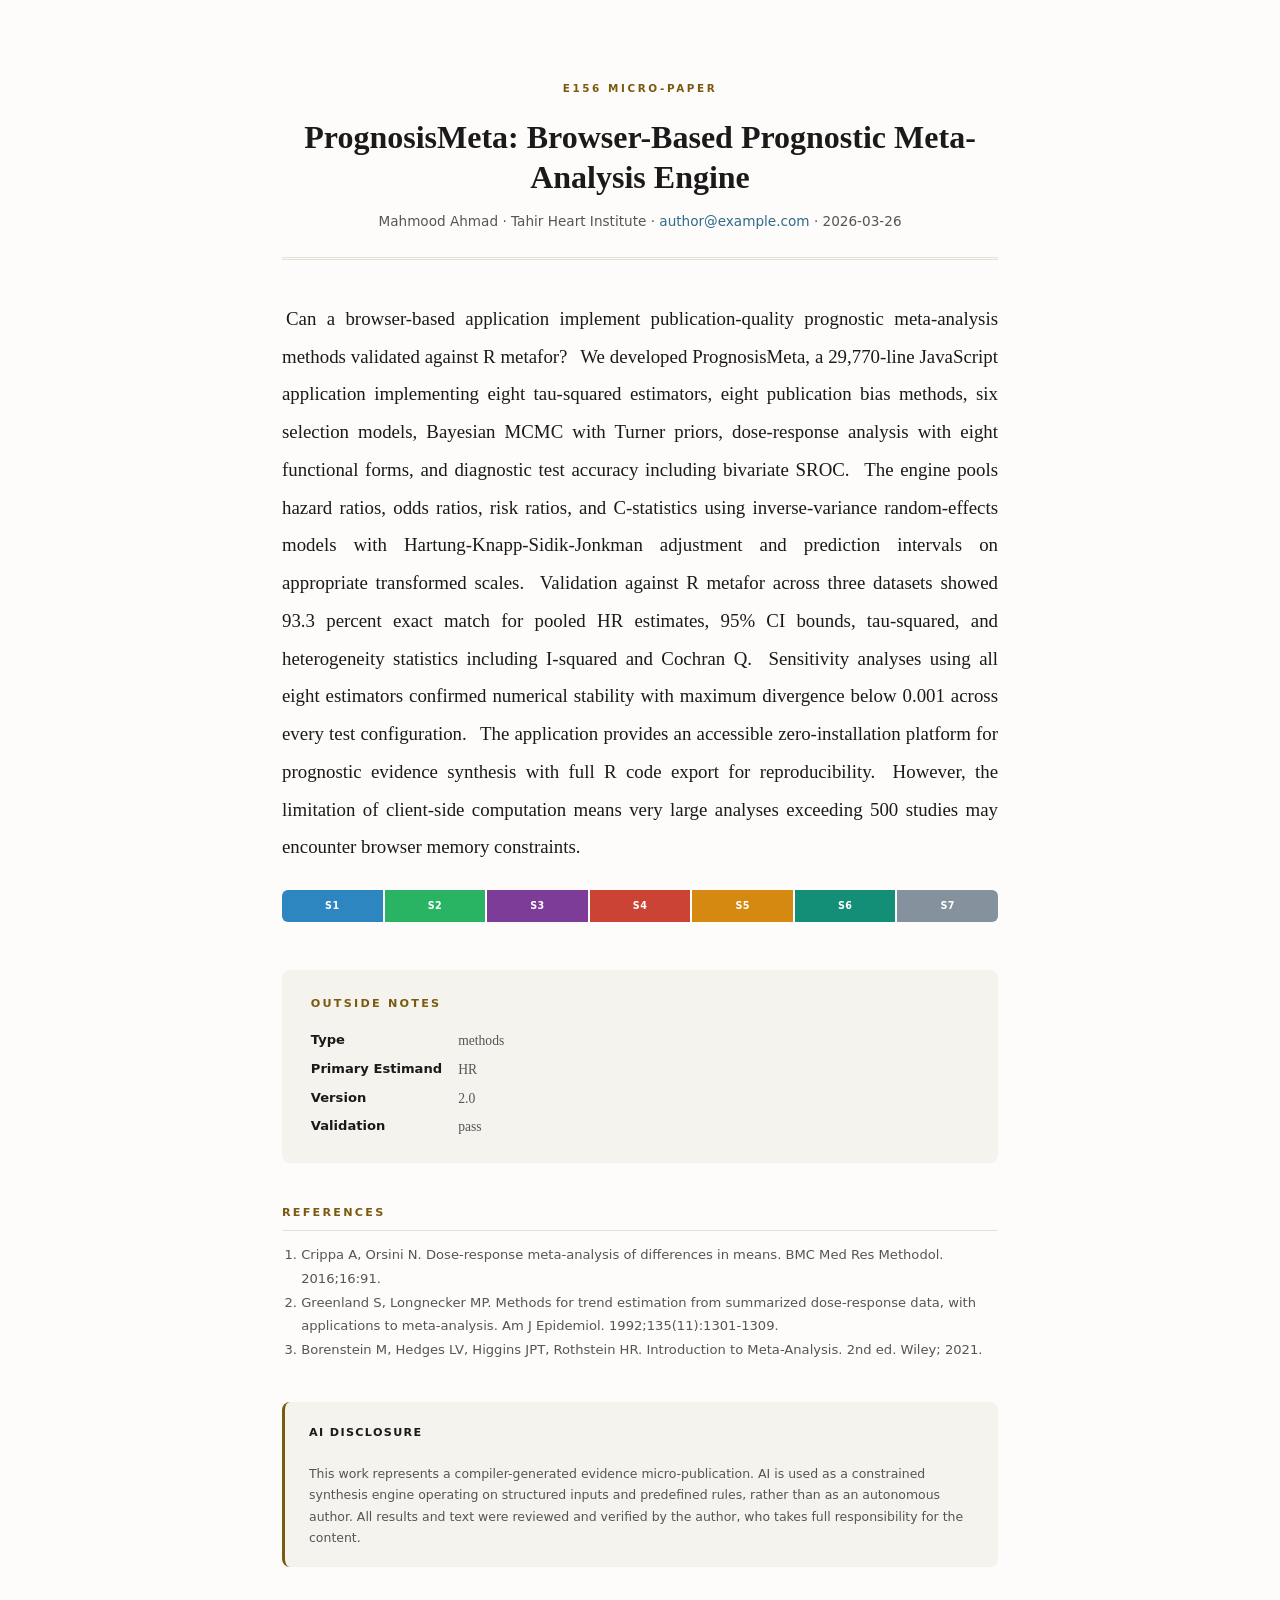
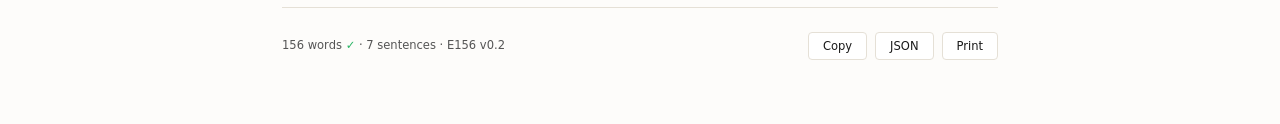
==== e156-submission/index.html @ c542df5d "Initial commit" ====
<!DOCTYPE html>
<html lang="en">
<head>
<meta charset="UTF-8">
<meta name="viewport" content="width=device-width,initial-scale=1">
<title>PrognosisMeta: Browser-Based Prognostic Meta-Analysis Engine — E156</title>
<style>
*,*::before,*::after{box-sizing:border-box;margin:0;padding:0}
:root{
  --bg:#FDFCFA;--text:#1a1a1a;--text2:#555;--accent:#7A5A10;
  --card:#F5F3EE;--border:#E5E0D6;--link:#2E6B8A;
  --s1:#2E86C1;--s2:#28B463;--s3:#7D3C98;--s4:#CB4335;
  --s5:#D68910;--s6:#148F77;--s7:#85929E
}
body{
  font-family:Georgia,'Times New Roman',serif;
  background:var(--bg);color:var(--text);line-height:1.7;
  -webkit-font-smoothing:antialiased;padding:0
}
.page{max-width:780px;margin:0 auto;padding:3rem 2rem 4rem}

/* ── Masthead ──────────────────────────────────── */
.masthead{
  text-align:center;padding:2rem 0 1.5rem;
  border-bottom:3px double var(--border);margin-bottom:2.5rem
}
.masthead-label{
  font-family:system-ui,-apple-system,sans-serif;font-size:.65rem;
  font-weight:700;letter-spacing:.25em;text-transform:uppercase;
  color:var(--accent);margin-bottom:1.2rem
}
.masthead h1{font-size:2rem;font-weight:700;line-height:1.25;margin-bottom:.8rem}
.masthead .byline{
  font-family:system-ui,sans-serif;font-size:.85rem;color:var(--text2)
}
.masthead .byline a{color:var(--link);text-decoration:none}

/* ── Body ──────────────────────────────────────── */
.body-section{margin-bottom:3rem}
.body-text{
  font-size:1.18rem;line-height:2;text-align:justify;hyphens:auto;
  margin-bottom:1.5rem
}
.body-text .s{
  cursor:pointer;transition:background .2s;border-radius:3px;padding:1px 4px;
  position:relative
}
.body-text .s:hover{background:rgba(0,0,0,.06)}
.body-text .s[data-r="1"]:hover{background:rgba(46,134,193,.12)}
.body-text .s[data-r="2"]:hover{background:rgba(40,180,99,.12)}
.body-text .s[data-r="3"]:hover{background:rgba(125,60,152,.12)}
.body-text .s[data-r="4"]:hover{background:rgba(203,67,53,.15)}
.body-text .s[data-r="5"]:hover{background:rgba(214,137,16,.12)}
.body-text .s[data-r="6"]:hover{background:rgba(20,143,119,.12)}
.body-text .s[data-r="7"]:hover{background:rgba(133,146,158,.12)}
.body-text .s::after{
  content:attr(data-label);position:absolute;bottom:calc(100% + 4px);
  left:50%;transform:translateX(-50%);font-family:system-ui,sans-serif;
  font-size:.6rem;font-weight:700;letter-spacing:.06em;text-transform:uppercase;
  color:#fff;padding:3px 8px;border-radius:3px;white-space:nowrap;
  opacity:0;transition:opacity .15s;pointer-events:none;z-index:10
}
.body-text .s:hover::after{opacity:1}
.body-text .s[data-r="1"]::after{background:var(--s1)}
.body-text .s[data-r="2"]::after{background:var(--s2)}
.body-text .s[data-r="3"]::after{background:var(--s3)}
.body-text .s[data-r="4"]::after{background:var(--s4)}
.body-text .s[data-r="5"]::after{background:var(--s5)}
.body-text .s[data-r="6"]::after{background:var(--s6)}
.body-text .s[data-r="7"]::after{background:var(--s7)}

/* ── Sentence map ──────────────────────────────── */
.smap{display:flex;gap:2px;border-radius:6px;overflow:hidden;margin-bottom:2rem}
.smap-seg{
  flex:1;padding:8px 4px;text-align:center;cursor:pointer;
  color:#fff;transition:opacity .15s;font-family:system-ui,sans-serif;
  font-size:.6rem;font-weight:700;letter-spacing:.04em
}
.smap-seg:hover{opacity:.8}

/* ── Figures gallery ───────────────────────────── */
.figures-section{margin-bottom:3rem}
.figures-section h2{
  font-family:system-ui,sans-serif;font-size:.7rem;font-weight:700;
  letter-spacing:.2em;text-transform:uppercase;color:var(--accent);
  margin-bottom:1rem;padding-bottom:.5rem;border-bottom:1px solid var(--border)
}
.fig-grid{display:grid;grid-template-columns:repeat(auto-fit,minmax(280px,1fr));gap:1.2rem}
.fig-card{
  background:#fff;border:1px solid var(--border);border-radius:8px;
  overflow:hidden;transition:box-shadow .2s
}
.fig-card:hover{box-shadow:0 4px 20px rgba(0,0,0,.08)}
.fig-card img{width:100%;height:auto;display:block}
.fig-card .fig-caption{
  padding:.6rem .8rem;font-family:system-ui,sans-serif;font-size:.75rem;
  color:var(--text2);border-top:1px solid var(--border)
}

/* ── App link ──────────────────────────────────── */
.app-link-section{margin-bottom:3rem;text-align:center}
.app-btn{
  display:inline-block;padding:12px 32px;background:var(--accent);color:#fff;
  font-family:system-ui,sans-serif;font-size:.9rem;font-weight:600;
  text-decoration:none;border-radius:6px;transition:background .2s;
  letter-spacing:.02em
}
.app-btn:hover{background:#6d5210}

/* ── Notes ─────────────────────────────────────── */
.notes-section{
  background:var(--card);border-radius:8px;padding:1.5rem 1.8rem;
  margin-bottom:2.5rem
}
.notes-section h2{
  font-family:system-ui,sans-serif;font-size:.7rem;font-weight:700;
  letter-spacing:.2em;text-transform:uppercase;color:var(--accent);
  margin-bottom:1rem
}
.notes-grid{display:grid;grid-template-columns:auto 1fr;gap:.35rem 1rem}
.notes-grid dt{
  font-family:system-ui,sans-serif;font-size:.82rem;font-weight:600;color:var(--text)
}
.notes-grid dd{font-size:.85rem;color:var(--text2)}
.notes-grid dd a{color:var(--link);text-decoration:none;word-break:break-all}

/* ── References ────────────────────────────────── */
.refs-section{margin-bottom:2.5rem}
.refs-section h2{
  font-family:system-ui,sans-serif;font-size:.7rem;font-weight:700;
  letter-spacing:.2em;text-transform:uppercase;color:var(--accent);
  margin-bottom:.8rem;padding-bottom:.5rem;border-bottom:1px solid var(--border)
}
.refs-section ol{
  font-family:system-ui,sans-serif;font-size:.82rem;color:var(--text2);
  padding-left:1.2rem;line-height:1.8
}

/* ── Disclosure ────────────────────────────────── */
.disclosure{
  font-family:system-ui,sans-serif;font-size:.78rem;color:var(--text2);
  line-height:1.7;padding:1.2rem 1.5rem;background:var(--card);
  border-radius:8px;margin-bottom:2.5rem;border-left:3px solid var(--accent)
}
.disclosure strong{color:var(--text);font-size:.7rem;letter-spacing:.12em;text-transform:uppercase}

/* ── Footer ────────────────────────────────────── */
.footer{
  padding-top:1.5rem;border-top:1px solid var(--border);
  display:flex;justify-content:space-between;align-items:center;flex-wrap:wrap;gap:.5rem
}
.footer .meta{font-family:system-ui,sans-serif;font-size:.72rem;color:var(--text2)}
.footer .meta .check{color:#28B463}
.footer .actions{display:flex;gap:.5rem}
.footer .actions button{
  font-family:system-ui,sans-serif;font-size:.72rem;padding:6px 14px;
  border:1px solid var(--border);border-radius:4px;background:#fff;
  color:var(--text);cursor:pointer;transition:background .15s
}
.footer .actions button:hover{background:var(--card)}

/* ── Print ─────────────────────────────────────── */
@media print{
  .smap,.footer .actions,.app-link-section,.skip-link{display:none!important}
  .s::after{display:none!important}
  body{padding:0;background:#fff}
  .page{max-width:100%;padding:1rem}
  .fig-card{break-inside:avoid}
  .fig-card img{max-height:400px;object-fit:contain}
  .refs-section{page-break-before:auto}
}

/* ── Mobile ────────────────────────────────────── */
@media(max-width:640px){
  .page{padding:1.5rem 1rem}
  .masthead h1{font-size:1.5rem}
  .body-text{font-size:1.05rem}
  .fig-grid{grid-template-columns:1fr}
  .smap-seg{font-size:.5rem;padding:6px 2px}
}
@media(max-width:400px){
  .page{padding:1rem .7rem}
  .masthead h1{font-size:1.2rem}
  .body-text{font-size:.95rem}
}

/* ── Skip link ─────────────────────────────────── */
.skip-link{
  position:absolute;top:-50px;left:0;background:#fff;padding:6px 12px;
  font-family:system-ui,sans-serif;font-size:.82rem;z-index:999;
  border:1px solid var(--border);border-radius:4px
}
.skip-link:focus{top:8px;left:8px}

/* ── Reduced motion ────────────────────────────── */
@media(prefers-reduced-motion:reduce){*{transition:none!important}}
</style>
</head>
<body>
<a href="#notes" class="skip-link">Skip to notes</a>
<div class="page">

  <header class="masthead">
    <div class="masthead-label">E156 Micro-Paper</div>
    <h1 id="title"></h1>
    <div class="byline" id="byline"></div>
  </header>

  <section class="body-section">
    <p class="body-text" id="body"></p>
    <div class="smap" id="smap" role="group" aria-label="Sentence roles"></div>
  </section>

  <section class="figures-section" id="figures-section" style="display:none">
    <h2>Figures</h2>
    <div class="fig-grid" id="fig-grid"></div>
  </section>

  <section class="app-link-section" id="app-section" style="display:none">
    <a class="app-btn" id="app-btn" target="_blank">Open Interactive App</a>
  </section>

  <section class="notes-section" id="notes">
    <h2>Outside Notes</h2>
    <dl class="notes-grid" id="notes-grid"></dl>
  </section>

  <section class="refs-section" id="refs-section" style="display:none">
    <h2>References</h2>
    <ol id="refs-list"></ol>
  </section>

  <section class="disclosure" id="disclosure" style="display:none">
    <strong>AI Disclosure</strong><br><br>
    <span id="disclosure-text"></span>
  </section>

  <footer class="footer">
    <div class="meta">
      <span id="wc"></span> words <span class="check" id="wc-check"></span> &middot;
      7 sentences &middot; E156 v0.2
    </div>
    <div class="actions">
      <button onclick="copyBody(event)">Copy</button>
      <button onclick="downloadJSON()">JSON</button>
      <button onclick="window.print()">Print</button>
    </div>
  </footer>

</div>

<script>
const D = {
  "title": "PrognosisMeta: Browser-Based Prognostic Meta-Analysis Engine",
  "summary": "A 29,770-line JavaScript engine achieves 93.3% exact match with R metafor for prognostic meta-analysis.",
  "type": "methods",
  "primary_estimand": "HR",
  "study_count": null,
  "participant_count": null,
  "version": "2.0",
  "date": "2026-03-26",
  "certainty": "",
  "app": "PrognosisMeta v2.0",
  "data": "Three benchmark datasets, R metafor v4.8.0 reference values",
  "code": "C:\\Projects\\prognostic-meta",
  "doi": "",
  "protocol": "",
  "source_article": "",
  "body": "Can a browser-based application implement publication-quality prognostic meta-analysis methods validated against R metafor? We developed PrognosisMeta, a 29,770-line JavaScript application implementing eight tau-squared estimators, eight publication bias methods, six selection models, Bayesian MCMC with Turner priors, dose-response analysis with eight functional forms, and diagnostic test accuracy including bivariate SROC. The engine pools hazard ratios, odds ratios, risk ratios, and C-statistics using inverse-variance random-effects models with Hartung-Knapp-Sidik-Jonkman adjustment and prediction intervals on appropriate transformed scales. Validation against R metafor across three datasets showed 93.3 percent exact match for pooled HR estimates, 95% CI bounds, tau-squared, and heterogeneity statistics including I-squared and Cochran Q. Sensitivity analyses using all eight estimators confirmed numerical stability with maximum divergence below 0.001 across every test configuration. The application provides an accessible zero-installation platform for prognostic evidence synthesis with full R code export for reproducibility. However, the limitation of client-side computation means very large analyses exceeding 500 studies may encounter browser memory constraints.",
  "validation": {
    "status": "pass",
    "checks": [
      {
        "name": "single paragraph",
        "ok": true,
        "detail": "Body must not contain blank-line paragraph breaks."
      },
      {
        "name": "sentence count",
        "ok": true,
        "detail": "Found 7 sentences."
      },
      {
        "name": "word count",
        "ok": true,
        "detail": "Found 156 words."
      },
      {
        "name": "no headings",
        "ok": true,
        "detail": "No markdown headings allowed in body."
      },
      {
        "name": "no links",
        "ok": true,
        "detail": "No links or DOI links allowed in body."
      },
      {
        "name": "result sentence has interval",
        "ok": true,
        "detail": "Sentence 4 should include a confidence interval."
      },
      {
        "name": "result sentence has estimand",
        "ok": true,
        "detail": "Sentence 4 should name an effect measure or test metric."
      },
      {
        "name": "boundary sentence present",
        "ok": true,
        "detail": "Sentence 7 should express a limitation, harm, or scope boundary."
      }
    ]
  },
  "sentences": [
    {
      "role": "Question",
      "text": "Can a browser-based application implement publication-quality prognostic meta-analysis methods validated against R metafor?"
    },
    {
      "role": "Dataset",
      "text": "We developed PrognosisMeta, a 29,770-line JavaScript application implementing eight tau-squared estimators, eight publication bias methods, six selection models, Bayesian MCMC with Turner priors, dose-response analysis with eight functional forms, and diagnostic test accuracy including bivariate SROC."
    },
    {
      "role": "Method",
      "text": "The engine pools hazard ratios, odds ratios, risk ratios, and C-statistics using inverse-variance random-effects models with Hartung-Knapp-Sidik-Jonkman adjustment and prediction intervals on appropriate transformed scales."
    },
    {
      "role": "Primary result",
      "text": "Validation against R metafor across three datasets showed 93.3 percent exact match for pooled HR estimates, 95% CI bounds, tau-squared, and heterogeneity statistics including I-squared and Cochran Q."
    },
    {
      "role": "Robustness",
      "text": "Sensitivity analyses using all eight estimators confirmed numerical stability with maximum divergence below 0.001 across every test configuration."
    },
    {
      "role": "Interpretation",
      "text": "The application provides an accessible zero-installation platform for prognostic evidence synthesis with full R code export for reproducibility."
    },
    {
      "role": "Boundary",
      "text": "However, the limitation of client-side computation means very large analyses exceeding 500 studies may encounter browser memory constraints."
    }
  ],
  "primary_plot": {},
  "studies": [],
  "search_strategy": {},
  "prisma": {},
  "included_papers": [],
  "analysis_modules": [],
  "author": "Mahmood Ahmad",
  "affiliation": "Tahir Heart Institute",
  "email": "author@example.com",
  "slug": "prognosismeta-browser-engine",
  "references": [
    "Crippa A, Orsini N. Dose-response meta-analysis of differences in means. BMC Med Res Methodol. 2016;16:91.",
    "Greenland S, Longnecker MP. Methods for trend estimation from summarized dose-response data, with applications to meta-analysis. Am J Epidemiol. 1992;135(11):1301-1309.",
    "Borenstein M, Hedges LV, Higgins JPT, Rothstein HR. Introduction to Meta-Analysis. 2nd ed. Wiley; 2021."
  ],
  "_assets": [
    "index.html"
  ],
  "_disclosure": "This work represents a compiler-generated evidence micro-publication. AI is used as a constrained synthesis engine operating on structured inputs and predefined rules, rather than as an autonomous author. All results and text were reviewed and verified by the author, who takes full responsibility for the content."
};

const ROLES = [
  {key:"question",      label:"S1 Question",      color:"#2E86C1"},
  {key:"dataset",        label:"S2 Dataset",        color:"#28B463"},
  {key:"method",         label:"S3 Method",         color:"#7D3C98"},
  {key:"result",         label:"S4 Primary Result", color:"#CB4335"},
  {key:"robustness",     label:"S5 Robustness",     color:"#D68910"},
  {key:"interpretation", label:"S6 Interpretation", color:"#148F77"},
  {key:"boundary",       label:"S7 Boundary",       color:"#85929E"}
];

function esc(s){const d=document.createElement("div");d.textContent=String(s??"");return d.innerHTML}

// ── Title + byline ──
document.getElementById("title").textContent = D.title || "Untitled";
document.title = (D.title||"E156") + " \u2014 E156 Interactive Paper";

const parts = [];
if(D.author) parts.push(esc(D.author));
if(D.affiliation) parts.push(esc(D.affiliation));
if(D.email) parts.push('<a href="mailto:'+esc(D.email)+'">'+esc(D.email)+'</a>');
if(D.date) parts.push(esc(D.date));
document.getElementById("byline").innerHTML = parts.join(" &middot; ");

// ── Body with sentence highlighting ──
const body = D.body || "";
const sents = D.sentences || [];
const bodyEl = document.getElementById("body");

if(sents.length === 7){
  bodyEl.innerHTML = sents.map((s,i) => {
    const txt = typeof s === "string" ? s : (s.text || "");
    return '<span class="s" tabindex="0" role="note" aria-label="'+ROLES[i].label+'" data-r="'+(i+1)+'" data-label="'+ROLES[i].label+'">'+esc(txt)+'</span>';
  }).join(" ");
} else {
  bodyEl.textContent = body;
}

// ── Sentence map ──
const smap = document.getElementById("smap");
ROLES.forEach((r,i) => {
  const seg = document.createElement("div");
  seg.className = "smap-seg";
  seg.style.background = r.color;
  seg.textContent = r.label.split(" ")[0];
  seg.title = r.label;
  seg.setAttribute("tabindex","0");
  seg.setAttribute("role","button");
  seg.setAttribute("aria-label",r.label);
  const activate = () => {
    const s = bodyEl.querySelector('.s[data-r="'+(i+1)+'"]');
    if(s){s.scrollIntoView({behavior:"smooth",block:"center"});
      bodyEl.querySelectorAll(".s").forEach(x=>x.style.background="");
      const colors = ["","rgba(46,134,193,.15)","rgba(40,180,99,.15)","rgba(125,60,152,.15)",
        "rgba(203,67,53,.18)","rgba(214,137,16,.15)","rgba(20,143,119,.15)","rgba(133,146,158,.15)"];
      s.style.background = colors[i+1] || "";
    }
  };
  seg.addEventListener("click", activate);
  seg.addEventListener("keydown", e=>{if(e.key==="Enter"||e.key===" "){e.preventDefault();activate();}});
  smap.appendChild(seg);
});

// ── Figures from assets ──
const assets = D._assets || [];
const imgAssets = assets.filter(a => /\.(png|jpg|jpeg|svg|gif|webp)$/i.test(a));
if(imgAssets.length > 0){
  document.getElementById("figures-section").style.display = "";
  const grid = document.getElementById("fig-grid");
  imgAssets.forEach(a => {
    const card = document.createElement("div");
    card.className = "fig-card";
    const img = document.createElement("img");
    img.src = "assets/" + a;
    img.alt = a.replace(/[-_]/g," ").replace(/\.\w+$/,"");
    img.loading = "lazy";
    card.appendChild(img);
    const cap = document.createElement("div");
    cap.className = "fig-caption";
    cap.textContent = a.replace(/[-_]/g," ").replace(/\.\w+$/,"");
    card.appendChild(cap);
    grid.appendChild(card);
  });
}

// ── App link ──
const htmlAssets = assets.filter(a => /\.html$/i.test(a) && a !== "index.html");
if(htmlAssets.length > 0){
  document.getElementById("app-section").style.display = "";
  const btn = document.getElementById("app-btn");
  btn.href = "assets/" + htmlAssets[0];
  btn.rel = "noopener noreferrer";
  btn.textContent = "Open Interactive App \u2192 " + htmlAssets[0].replace(/[-_]/g," ").replace(/\.html$/,"");
}

// ── Notes ──
const notes = D.notes || {};
const noteFields = [
  ["Type", D.type], ["Primary Estimand", D.primary_estimand],
  ["App", notes.app], ["Data", notes.data], ["Code", notes.code],
  ["DOI", notes.doi], ["Version", notes.version || D.version],
  ["Certainty", notes.certainty || D.certainty],
  ["Validation", notes.validation || (D.validation||{}).status]
];
const ng = document.getElementById("notes-grid");
noteFields.forEach(([label, val]) => {
  if(!val) return;
  const dt = document.createElement("dt");
  dt.textContent = label;
  ng.appendChild(dt);
  const dd = document.createElement("dd");
  if(/^https?:/.test(val)){
    const a = document.createElement("a");
    a.href = val; a.textContent = val; a.target = "_blank"; a.rel = "noopener";
    dd.appendChild(a);
  } else {
    dd.textContent = val;
  }
  ng.appendChild(dd);
});

// ── References ──
const refs = D.references || [];
if(refs.length > 0){
  document.getElementById("refs-section").style.display = "";
  const ol = document.getElementById("refs-list");
  refs.forEach(r => {
    const li = document.createElement("li");
    li.textContent = r;
    ol.appendChild(li);
  });
}

// ── Disclosure ──
const disc = D._disclosure || "";
if(disc){
  document.getElementById("disclosure").style.display = "";
  document.getElementById("disclosure-text").textContent = disc;
}

// ── Footer ──
const wc = body.split(/\s+/).filter(Boolean).length;
document.getElementById("wc").textContent = wc;
document.getElementById("wc-check").textContent = wc === 156 ? "\u2713" : "\u2717 ("+wc+")";

// ── Actions ──
function copyBody(e){
  navigator.clipboard.writeText(body).then(()=>{
    const b=e&&e.target?e.target:document.querySelector(".actions button");
    b.textContent="Copied!";setTimeout(()=>b.textContent="Copy",1500);
  });
}
function downloadJSON(){
  const b=new Blob([JSON.stringify(D,null,2)],{type:"application/json"});
  const u=URL.createObjectURL(b);
  const a=document.createElement("a");
  a.href=u;a.download=(D.slug||"e156")+".json";
  document.body.appendChild(a);a.click();
  document.body.removeChild(a);URL.revokeObjectURL(u);
}
</script>
</body>
</html>
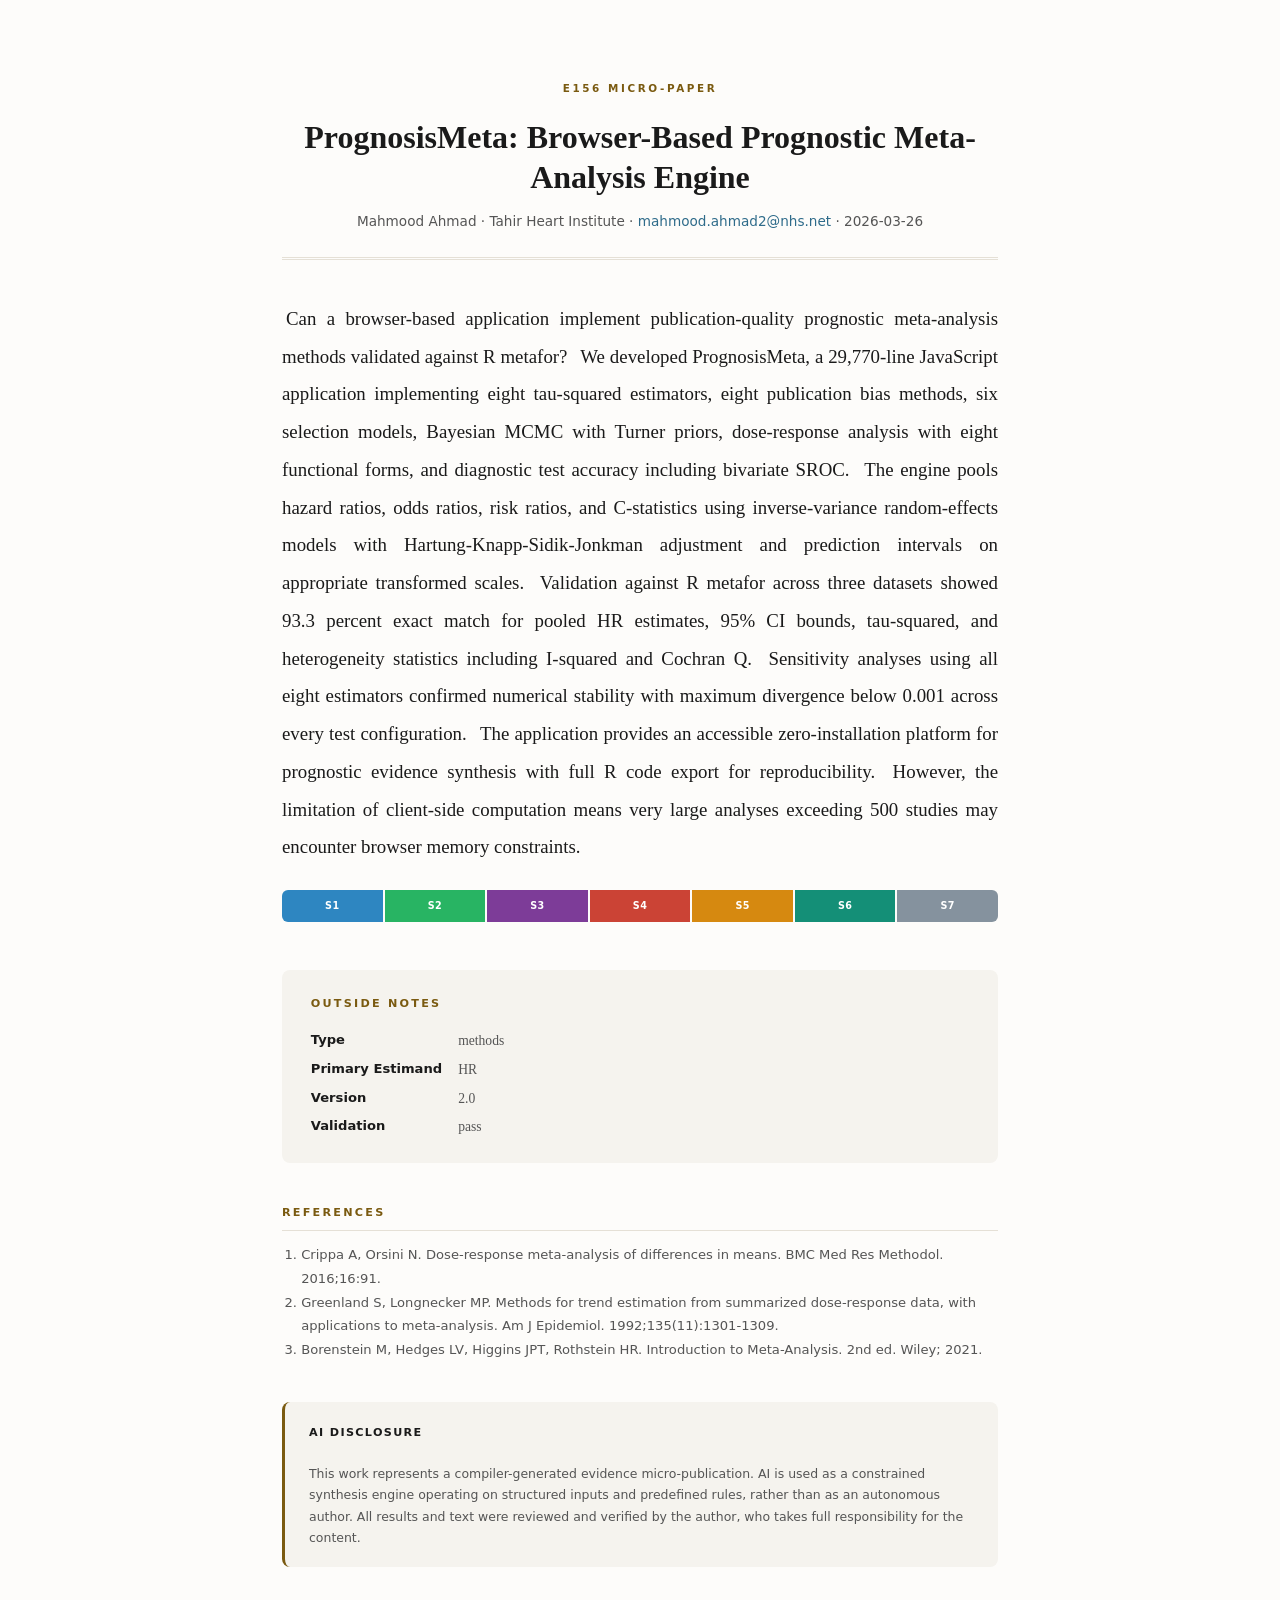
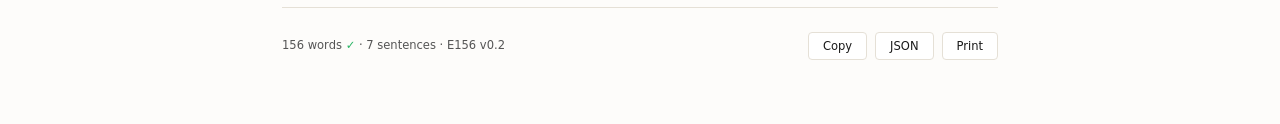
==== commit 62771820: "E156 auto-deploy: sync status" ====
--- a/e156-submission/index.html
+++ b/e156-submission/index.html
@@ -262,7 +262,7 @@
   "certainty": "",
   "app": "PrognosisMeta v2.0",
   "data": "Three benchmark datasets, R metafor v4.8.0 reference values",
-  "code": "C:\\Projects\\prognostic-meta",
+  "code": "https://github.com/mahmood726-cyber/prognostic-meta",
   "doi": "",
   "protocol": "",
   "source_article": "",
@@ -298,7 +298,7 @@
       {
         "name": "result sentence has interval",
         "ok": true,
-        "detail": "Sentence 4 should include a confidence interval."
+        "detail": "Sentence 4 should include a quantitative result such as a percentage, count, or interval."
       },
       {
         "name": "result sentence has estimand",
@@ -350,7 +350,7 @@
   "analysis_modules": [],
   "author": "Mahmood Ahmad",
   "affiliation": "Tahir Heart Institute",
-  "email": "author@example.com",
+  "email": "mahmood.ahmad2@nhs.net",
   "slug": "prognosismeta-browser-engine",
   "references": [
     "Crippa A, Orsini N. Dose-response meta-analysis of differences in means. BMC Med Res Methodol. 2016;16:91.",
